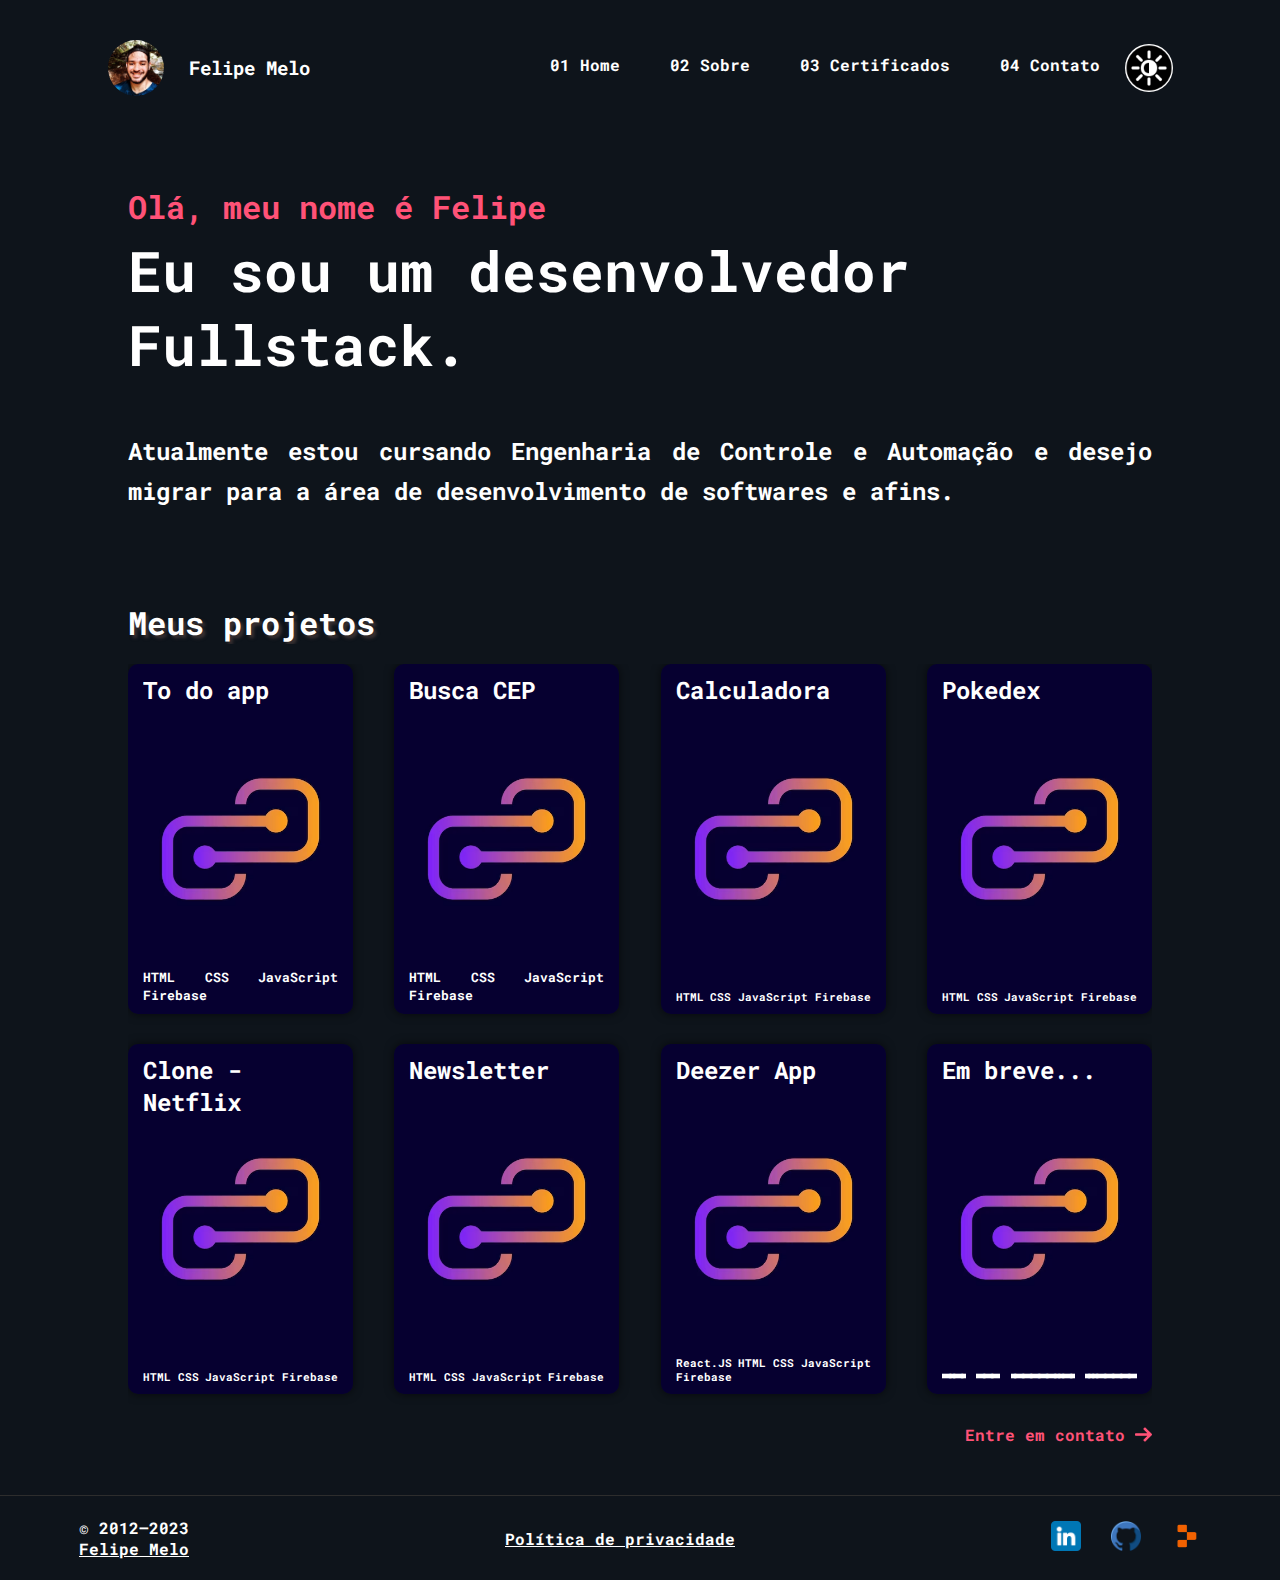
==== public/index.html @ 51490263 "colocando o dark_mode e light_mode de maneira permanente" ====
<!DOCTYPE html>
<html lang="en" class="html">
<head>
    <meta charset="UTF-8">
    <meta http-equiv="X-UA-Compatible" content="IE=edge">
    <meta name="viewport" content="width=device-width, initial-scale=1.0">
    <link rel="stylesheet" href="assets/css/index/index.css">
    <link rel="stylesheet" href="assets/css/common/header.css">
    <link rel="stylesheet" href="assets/css/common/scroll_bar.css">
    <link rel="stylesheet" href="assets/css/common/footer.css">
    <link rel="stylesheet" href="assets/css/index/index_responsive.css">
    <link rel="stylesheet" href="assets/css/common/menu_responsive.css">
    <title>Felipe Melo</title>
</head>
<body>
    <header class="header_tag">
        <div class="container">
            <a href="index.html" class="header_my_info">
                <img class="header_avatar" src="assets/imgs/index/foto_de_perfil.jpg" alt="minha foto de apresentação">
                <span class="header_name">
                    <strong><h3>Felipe Melo</h3></strong>
                </span>
            </a>
            <div class="header_nav">
                <nav class="nav" role="navigation">
                    <ul class="nav_ul_menu">
                        <li class="nav_item">
                            <h4><strong>01</strong><a href="index.html"> Home</a></h4>
                        </li>
                        <li class="nav_item">
                            <h4><strong>02</strong><a href="sobre.html"> Sobre</a></h4>
                        </li>
                        <li class="nav_item">
                            <h4><strong>03</strong><a href="certificados.html"> Certificados</a></h4>
                        </li>
                        <li class="nav_item">
                            <h4><strong>04</strong><a href="contato.html"> Contato</a></h4>
                        </li>
                    </ul>
                </nav>
                <button class="tema"></button>
            </div>
            <img src="assets/imgs/index/burger-bar.png" alt="menu" class="btn_menu" onclick="show_menu_bar()">
        </div>
    </header>
    <main class="container_main">
        <p class="salutation">
            <strong>Olá, meu nome é Felipe</strong>
        </p>
        <h1 class="i_am">
            Eu sou um desenvolvedor Fullstack.
        </h1>
        <p>
            <h5 class="description">
                Atualmente estou cursando Engenharia de Controle e Automação e desejo migrar para a área
                de desenvolvimento de softwares e afins.
            </h5>
        </p>
        <h1 class="my_projects"><strong>Meus projetos</strong></h1>

        <div class="container_projects">
            <ul class="list_projects">
                <li class="project_item">
                    <h2 class="title_project">To do app</h2>
                    <p class="project_description">
                        Lorem ipsum dolor sit amet consectetur adipisicing elit.
                        Totam, eveniet quia voluptas repellendus blanditiis velit.
                    </p>
                    <div class="technologies">
                        <h5>HTML</h5>
                        <h5>CSS</h5>
                        <h5>JavaScript</h5>
                        <h5>Firebase</h5>
                    </div>
                </li>
                <li class="project_item">
                    <h2 class="title_project">Busca CEP</h2>
                    <p class="project_description">
                        Lorem ipsum dolor sit amet consectetur adipisicing elit.
                        Totam, eveniet quia voluptas repellendus blanditiis velit.
                    </p>
                    <div class="technologies">
                        <h5>HTML</h5>
                        <h5>CSS</h5>
                        <h5>JavaScript</h5>
                        <h5>Firebase</h5>
                    </div>
                </li>
                <li class="project_item">
                    <h2 class="title_project">Calculadora</h2>
                    <p class="project_description">
                        Lorem ipsum dolor sit amet consectetur adipisicing elit.
                        Totam, eveniet quia voluptas repellendus blanditiis velit.
                    </p>
                    <div class="technologies">
                        <h6>HTML</h6>
                        <h6>CSS</h6>
                        <h6>JavaScript</h6>
                        <h6>Firebase</h6>
                    </div>
                </li>
                <li class="project_item">
                    <h2 class="title_project">Pokedex</h2>
                    <p class="project_description">
                        Lorem ipsum dolor sit amet consectetur adipisicing elit.
                        Totam, eveniet quia voluptas repellendus blanditiis velit.
                    </p>
                    <div class="technologies">
                        <h6>HTML</h6>
                        <h6>CSS</h6>
                        <h6>JavaScript</h6>
                        <h6>Firebase</h6>
                    </div>
                </li>
                <li class="project_item">
                    <h2 class="title_project">Clone - Netflix</h2>
                    <p class="project_description">
                        Lorem ipsum dolor sit amet consectetur adipisicing elit.
                        Totam, eveniet quia voluptas repellendus blanditiis velit.
                    </p>
                    <div class="technologies">
                        <h6>HTML</h6>
                        <h6>CSS</h6>
                        <h6>JavaScript</h6>
                        <h6>Firebase</h6>
                    </div>
                </li>
                <li class="project_item">
                    <h2 class="title_project">Newsletter</h2>
                    <p class="project_description">
                        Lorem ipsum dolor sit amet consectetur adipisicing elit.
                        Totam, eveniet quia voluptas repellendus blanditiis velit.
                    </p>
                    <div class="technologies">
                        <h6>HTML</h6>
                        <h6>CSS</h6>
                        <h6>JavaScript</h6>
                        <h6>Firebase</h6>
                    </div>
                </li>
                <li class="project_item">
                    <h2 class="title_project">Deezer App</h2>
                    <p class="project_description">
                        Lorem ipsum dolor sit amet consectetur adipisicing elit.
                        Totam, eveniet quia voluptas repellendus blanditiis velit.
                    </p>
                    <div class="technologies">
                        <h6>React.JS</h6>
                        <h6>HTML</h6>
                        <h6>CSS</h6>
                        <h6>JavaScript</h6>
                        <h6>Firebase</h6>
                    </div>
                </li>
                <li class="project_item">
                    <h2 class="title_project">Em breve...</h2>
                    <p class="project_description">
                        Lorem ipsum dolor sit amet consectetur adipisicing elit.
                        Totam, eveniet quia voluptas repellendus blanditiis velit.
                    </p>
                    <div class="technologies">
                        <h6 style="font-family: 'Flow Circular', cursive; font-size: 15px;">HTML</h6>
                        <h6 style="font-family: 'Flow Circular', cursive; font-size: 15px;">CSS</h6>
                        <h6 style="font-family: 'Flow Circular', cursive; font-size: 15px;">JavaScript</h6>
                        <h6 style="font-family: 'Flow Circular', cursive; font-size: 15px;">Firebase</h6>
                    </div>
                </li>
                
            </ul>
        </div>
        <div class="p_entre_em_contato">
            <a href="contato.html" class="entre_em_contato_link">
                <div class="entre_em_contato">
                    <strong><h4>Entre em contato</h4></strong>
                    <img class="seta_contato" src="assets/imgs/index/right-arrow.png" alt="seta apontando para a direita">
                </div>
            </a>
        </div>
    </main>
    <menu class="responsive_menu" id="responsive_menu">
        <div>
            <header class="header_responsive_menu">
                <img src="assets/imgs/index/reject.png" alt="botão de fechar" class="btn_fechar" onclick="hide_menu_bar()">
            </header>
            <nav>
                <ul class="nav_ul_responsive_menu">
                    <li class="nav_item">
                        <h4><strong>01</strong><a href="index.html"> Home</a></h4>
                    </li>
                    <li class="nav_item">
                        <h4><strong>02</strong><a href="sobre.html"> Sobre</a></h4>
                    </li>
                    <li class="nav_item">
                        <h4><strong>03</strong><a href="certificados.html"> Certificados</a></h4>
                    </li>
                    <li class="nav_item">
                        <h4><strong>04</strong><a href="contato.html"> Contato</a></h4>
                    </li>
                </ul>
            </nav>
        </div>
        <button class="tema_menu"></button>
    </menu>
    <footer class="footer">
        <div>
            <h4>© 2012–2023 <a href=""> <br> Felipe Melo</a></h4>
        </div>
        <p>
            <a href="#" class="privacy_policy"><h4>Política de privacidade</h4></a>
        </p>
        <div class="contatos">
            <a href="https://www.linkedin.com/in/felipe-melo-441040174" target="_blank"><img src="assets/imgs/index/linkedin.png" alt="logo do linkedin"></a>
            <a href="https://github.com/FelpsMelow" target="_blank"><img src="assets/imgs/index/github.png" alt="logo do github"></a>
            <a href="https://replit.com/@FelpsMelow" target="_blank"><img src="assets/imgs/index/New_Replit_Logo.svg.png" alt="logo do replit"></a>
        </div>
    </footer>
    <script type="text/JavaScript" src="assets/js/common/responsive_header.js"></script>
    <script type="text/JavaScript" src="assets/js/common/change_color_thema.js"></script>
</body>
</html>
---- public/assets/css/index/index.css ----
@import url('https://fonts.googleapis.com/css2?family=Roboto+Mono:ital,wght@0,100;1,100;1,200&display=swap');
@import url('https://fonts.googleapis.com/css2?family=Flow+Circular&display=swap');
@import url('../common/color_themes.css');
body * {
    box-sizing: border-box;
    margin: 0;
    padding: 0;
    font-family: 'Roboto Mono', monospace;
    overflow-x: hidden;
}

body {
    margin: 0;
    background-color: var(--body-bg);
    color: var(--body-color); /*Alterando a cor das fontes temporariamento por aqui*/
    display: flex;
    flex-direction: column;
    align-items: center;
}


/*Stilo main*/

.container_main {
    margin-top: 15vh;
    width: 80%;
    height: max-content;
    padding: 50px 0;
    display: flex;
    flex-direction: column;
    justify-content: space-around;
    text-align: left;

}

.salutation {
    color: var(--custom-text-color);
    font-size: 2rem;
    margin-bottom: 5px;
}

.i_am {
    font-size: 3.5rem;
    margin-bottom: 50px;
}

.description {
    text-align: justify;
    font-size: 1.5rem;
    line-height: 40px;
    margin-bottom: 90px;
}

.my_projects {
    text-shadow: var(--text-shadow) 0.1em 0.1em 0.1em;
}

.container_projects {
    width: 100%;
    height: max-content;
    margin-top: 20px;
}

.list_projects {
    display: flex;
    flex-direction: row;
    justify-content: space-between;
    flex-wrap: wrap;
}

.project_item {
    display: flex;
    flex-direction: column;
    justify-content: space-between;
    background-image: url(../../imgs/index/fundo_padrao.png);
    background-size: cover;
    background-position: center center;
    list-style: none;
    width: 21%;
    min-width: 225px;
    height: 350px ;
    border-radius: 10px;
    padding: 10px 15px;
    margin-bottom: 30px;
    box-shadow: 0 0 10px rgba(0,0,0,0.6);
    cursor: pointer;
}

.title_project {
    color: white;
}

.project_item:hover {
  .project_description {
    opacity: 1;
    transition: opacity 0.8s;
  }
}

.project_description {
    opacity: 0;
    font-weight:bolder;
    color: white;
    text-shadow: var(--text-shadow-above-item) 0.1em 0.1em 0.1em
}

.technologies {
    width: 100%;
    color: white;
    display: flex;
    flex-direction: row;
    justify-content: space-between;
    flex-wrap: wrap;
}

.p_entre_em_contato {
    width: 100%;
    height: max-content;
    display: flex;
    flex-direction: row;
    justify-content: flex-end;
    cursor: pointer;
}

.entre_em_contato {
    width: max-content;
    display: flex;
    flex-direction: row;
    align-items: center;
}

.entre_em_contato_link {
    text-decoration: none;
    color: var(--custom-text-color);
}

.seta_contato {
    margin-left: 10px;
    width: 17px;
}
---- public/assets/css/common/header.css ----
@import url('./color_themes.css');

.header_tag {
    position: fixed;
    background-color: var(--header-bg);

}

/*Iniciando os elementos da página */
.btn_menu{
    display: none;
}

.responsive_menu {
    display: none;
}

.container {
    width: 100vw;
    height: 15vh;
    display: flex;
    flex-direction: row;
    justify-content: space-around;
    align-items: center;
}

.header_my_info {
    width: max-content;
    display: flex;
    flex-direction: row;
    align-items: center;
    text-decoration: none;
    color: var(--link-color);
}

.header_avatar {
    width: 3.5rem;
    height: 3.5rem;
    border-radius: 50%;
    margin-right: 25px;
}

.header_nav {
    display: flex;
    flex-direction: row;
}

.nav_ul_menu {
    list-style: none;
    display: flex;
    flex-direction: row; 
}

.nav_item {
    cursor: pointer;
    padding: 10px 25px;
}

.nav_item h4 a {
    text-decoration: none;
    color: var(--link-color);
}

.nav_item h4:hover {
    margin-top: 1px;
    border-bottom: 4px solid #ff5277;
}

.tema {
    width: 3rem;
    height: 3rem;
    background-image: url(../../imgs/index/mode.png);
    background-position: center center;
    background-size: cover;
    background-color: white;
    border: none;
    border-radius: 50%;
    display: flex;
    flex-direction: column;
    justify-content: center;
    align-items: center;
    cursor: pointer;
}
---- public/assets/css/common/scroll_bar.css ----
::-webkit-scrollbar-track {
    background-color: #F4F4F4;
}
::-webkit-scrollbar {
    width: 6px;
    background: #F4F4F4;
}
::-webkit-scrollbar-thumb {
    background: #161515d0;
}
---- public/assets/css/common/footer.css ----
@import url(./color_themes.css);
 
.footer {
    width: 100%;
    height: 85px;
    display: flex;
    flex-direction: row;
    justify-content: space-around;
    align-items: center;
    padding: 20px 0;
    border-top: 1px solid var(--header-border);
}

.footer div h4 a{
    color: var(--link-color);
    width: max-content;
}

.privacy_policy {
    color: var(--link-color);
}

.contatos {
    display: flex;
    flex-direction: row;
    justify-content: space-between;
    align-items: center;
    width: 150px;
}

.contatos a img {
    height: 30px;
}
---- public/assets/css/index/index_responsive.css ----
@media screen and (max-width: 700px) {
    
    .container_main {
        width: 95%;
    }
    
    .salutation {
        font-size: 1.8rem;
    }

    .i_am {
        font-size: 2.8rem;
    }

    .description {
        font-size: 1.2rem;
    }

    .my_projects {
        font-size: 1.5rem;
    }

    .list_projects {
        justify-content: space-around;
    }

    .project_item {
        min-width: 165px;
        height: 300px;
        padding: 5px 10px;
    }

    .title_project {
        font-size: 1rem;
    }

    .entre_em_contato_link {
        color: #ff5277;
    }
}
---- public/assets/css/common/menu_responsive.css ----
@media screen and (max-width: 700px) { 

    .container {
        justify-content: space-between;
        padding: 0 20px;
    }

    .header_nav {
        display: none;
    }

    .btn_menu {
        display: block;
        width: 3rem;
        height: 3rem;
        cursor: pointer;
    }

    .responsive_menu {
        width: 200px;
        height: 100vh;
        display: none;
        flex-direction: column;
        align-items: center;
        justify-content: space-between;
        position: fixed;
        right: 0;
        background-color: var(--menu-bg);
    }

    .header_responsive_menu {
        width: 100%;
        display: flex;
        flex-direction: row;
        justify-content: flex-end;
    }

    .btn_fechar {
        margin: 5px;
        display: block;
        width: 3rem;
        height: 3rem;
        cursor: pointer;
    }

    .nav_ul_responsive_menu {
        list-style: none;
        display: flex;
        flex-direction: column;
        margin-top: 15px;
    }

    .nav_ul_responsive_menu li {
        margin-bottom: 5px;
    }

    .tema_menu {
        margin-bottom: 20px;
    }

    .privacy_policy { /*Tirar daqui e colocar em uma
                      folha de estilo que faça sentido*/
        display: none;
    }

    button {
        width: 3rem;
        height: 3rem;
        background-image: url(../../imgs/index/mode.png);
        background-position: center center;
        background-size: cover;
        background-color: white;
        border: none;
        border-radius: 50%;
        display: flex;
        flex-direction: column;
        justify-content: center;
        align-items: center;
        cursor: pointer;
    }
}
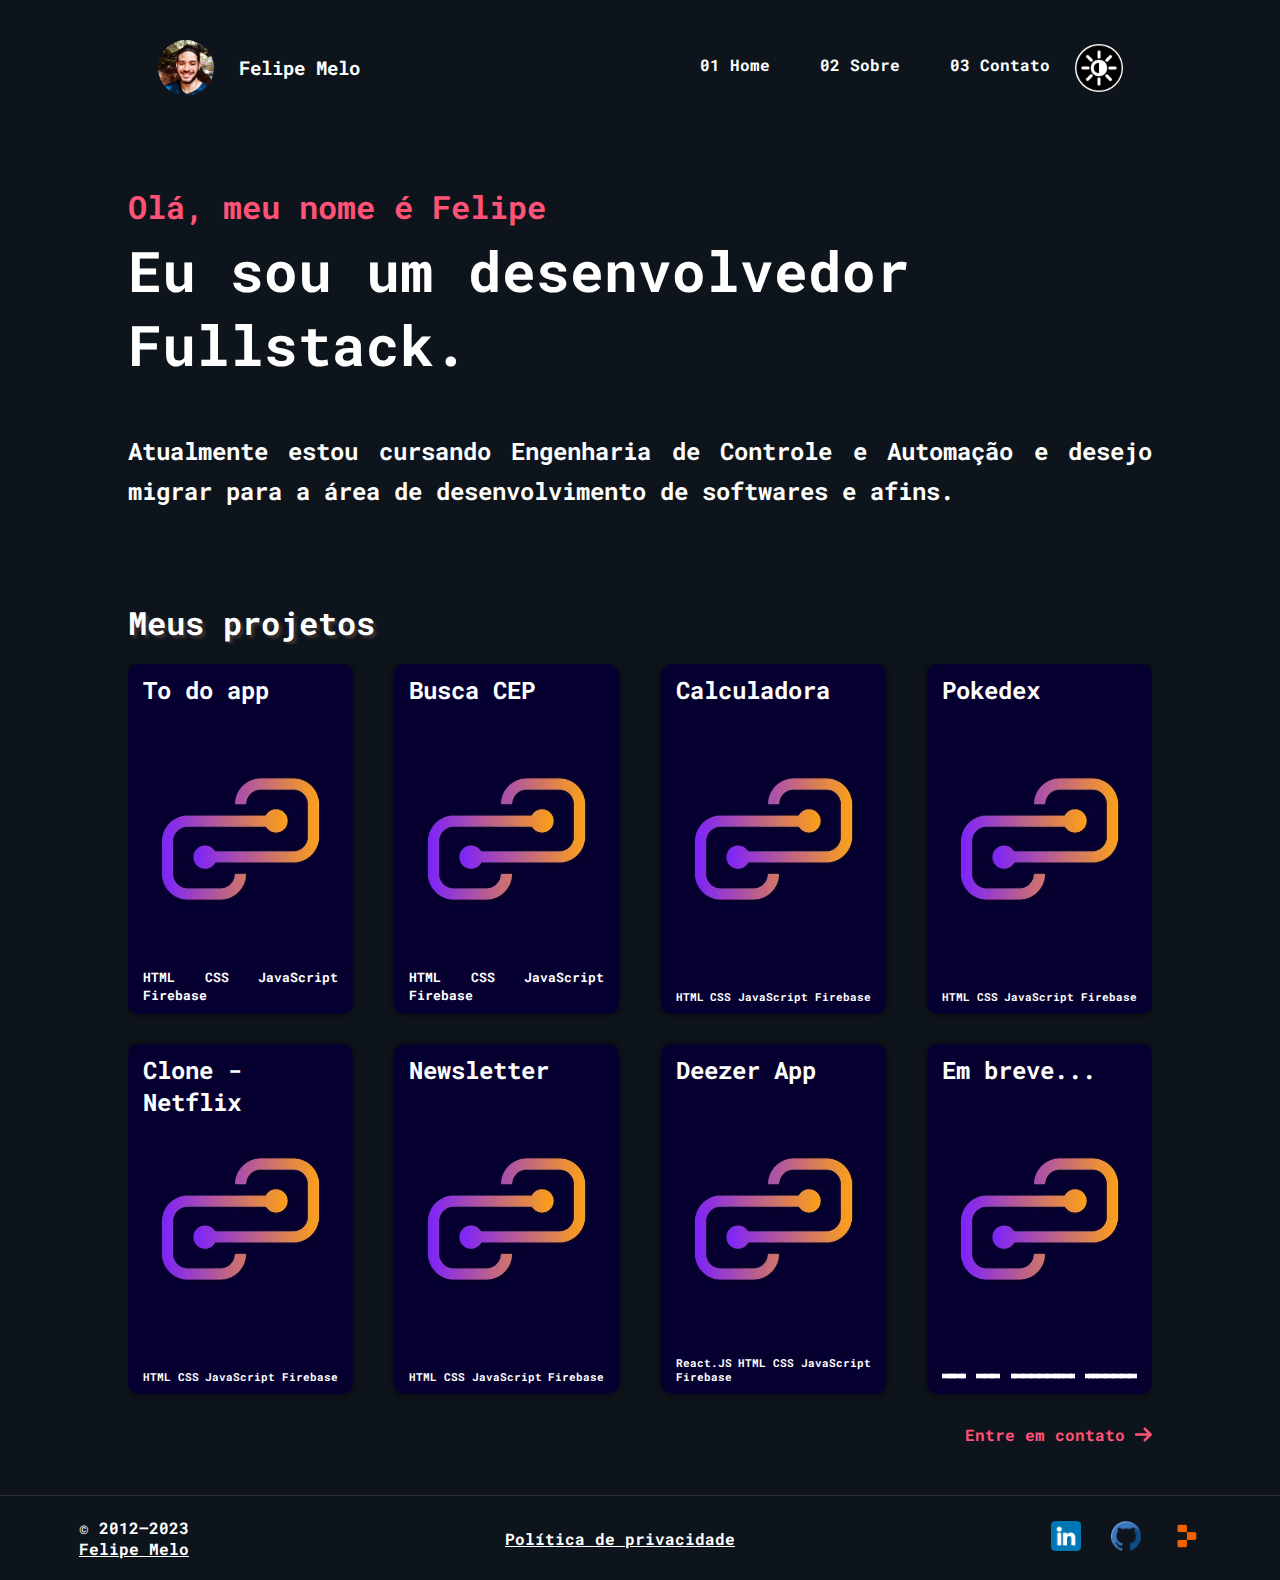
==== commit 50809456: "criando a pagina 'sobre'" ====
--- a/public/index.html
+++ b/public/index.html
@@ -31,10 +31,7 @@
                             <h4><strong>02</strong><a href="sobre.html"> Sobre</a></h4>
                         </li>
                         <li class="nav_item">
-                            <h4><strong>03</strong><a href="certificados.html"> Certificados</a></h4>
-                        </li>
-                        <li class="nav_item">
-                            <h4><strong>04</strong><a href="contato.html"> Contato</a></h4>
+                            <h4><strong>03</strong><a href="contato.html"> Contato</a></h4>
                         </li>
                     </ul>
                 </nav>
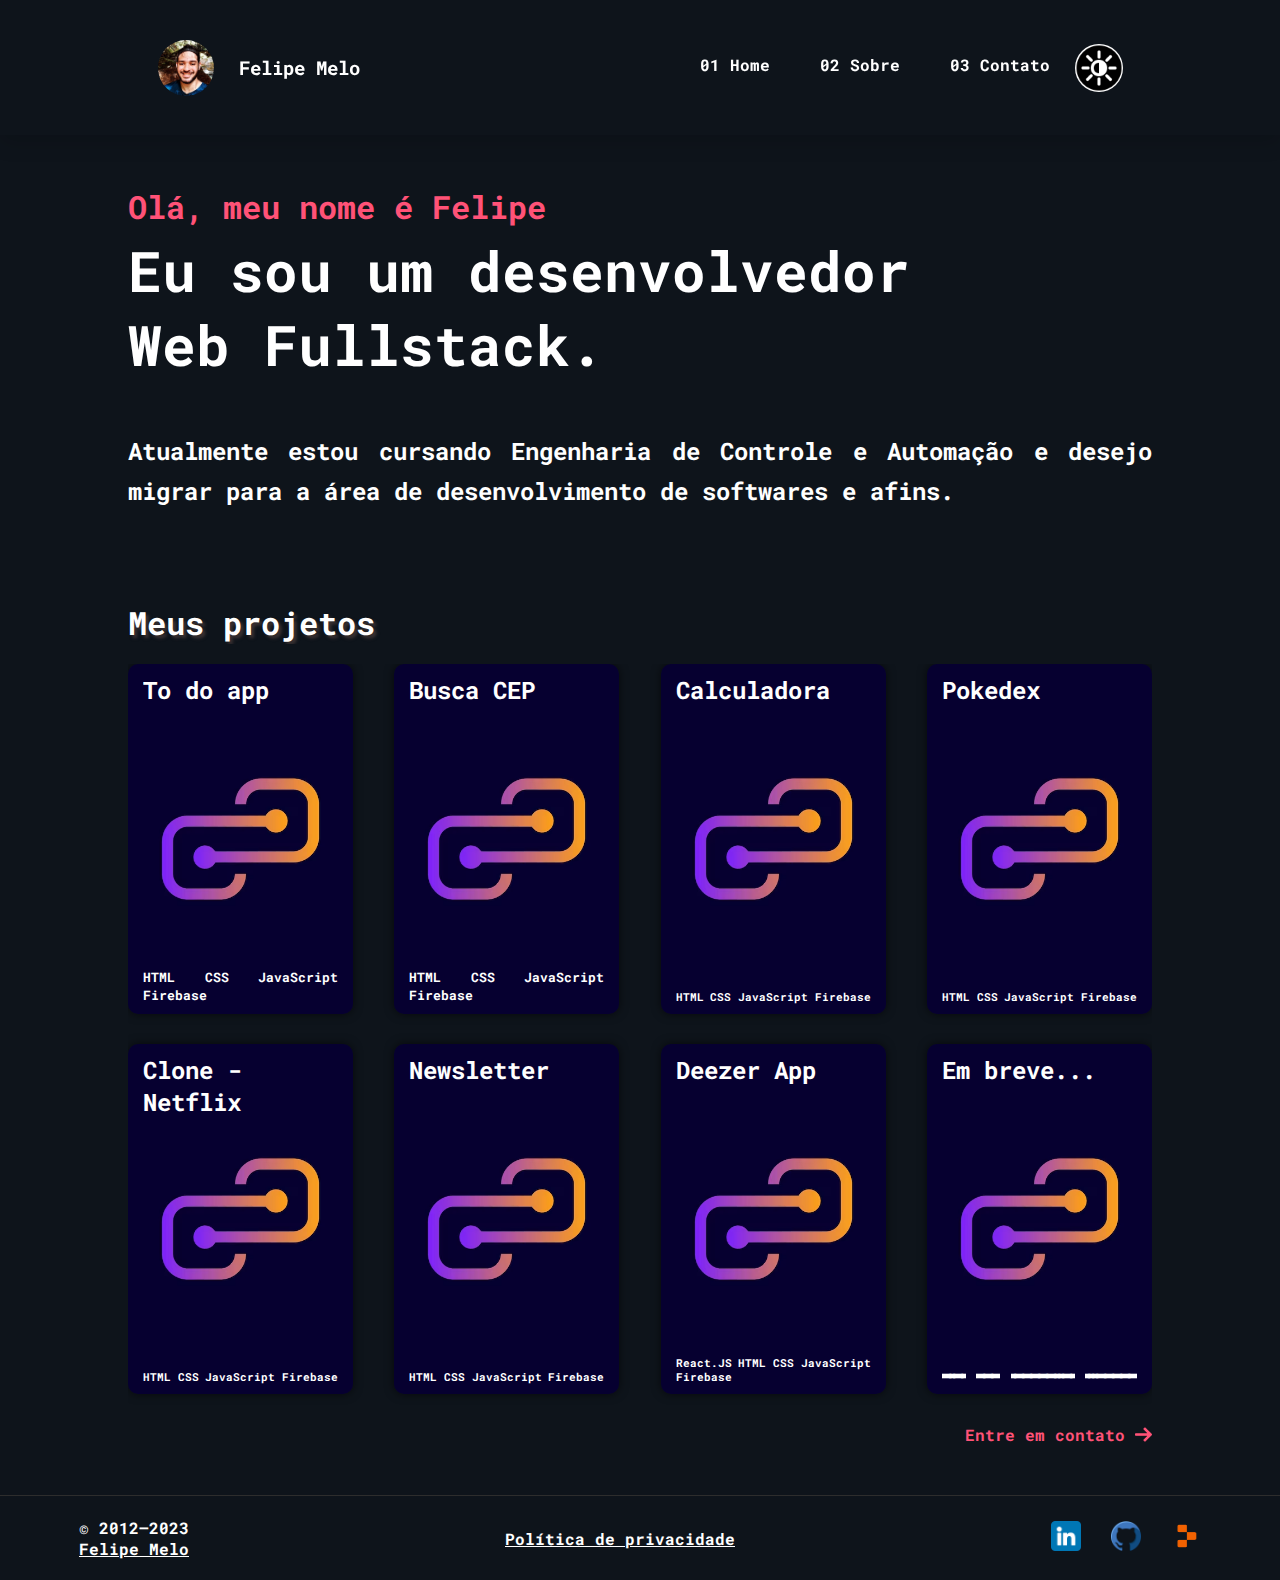
==== commit e315d1d6: "finalizando a pagina sobre" ====
--- a/public/index.html
+++ b/public/index.html
@@ -45,7 +45,7 @@
             <strong>Olá, meu nome é Felipe</strong>
         </p>
         <h1 class="i_am">
-            Eu sou um desenvolvedor Fullstack.
+            Eu sou um desenvolvedor <p>Web Fullstack.</p>
         </h1>
         <p>
             <h5 class="description">
--- a/public/assets/css/index/index.css
+++ b/public/assets/css/index/index.css
@@ -42,6 +42,26 @@
 .i_am {
     font-size: 3.5rem;
     margin-bottom: 50px;
+}
+
+.i_am p {
+    width: 14ch;
+    white-space: nowrap;
+    overflow: hidden;
+    animation: typing 2s steps(14),
+    blinking 0.5s infinite step-end alternate;
+}
+
+@keyframes typing {
+    from {
+        width: 0;
+    }
+}
+
+@keyframes blinking {
+    50% {
+        border-color: transparent;
+    }
 }
 
 .description {
--- a/public/assets/css/common/header.css
+++ b/public/assets/css/common/header.css
@@ -3,7 +3,8 @@
 .header_tag {
     position: fixed;
     background-color: var(--header-bg);
-
+    z-index: 100;
+    box-shadow: 0 7px 20px RGBA(0,0,0,.15);
 }
 
 /*Iniciando os elementos da página */
--- a/public/assets/css/common/footer.css
+++ b/public/assets/css/common/footer.css
@@ -11,13 +11,13 @@
     border-top: 1px solid var(--header-border);
 }
 
-.footer div h4 a{
+.footer a{
     color: var(--link-color);
     width: max-content;
 }
 
-.privacy_policy {
-    color: var(--link-color);
+.footer a:hover {
+    color: var(--link-hover-color);
 }
 
 .contatos {
--- a/public/assets/css/common/menu_responsive.css
+++ b/public/assets/css/common/menu_responsive.css
@@ -1,8 +1,7 @@
 @media screen and (max-width: 700px) { 
 
-    .container {
-        justify-content: space-between;
-        padding: 0 20px;
+    .responsive_menu {
+        z-index: 100;
     }
 
     .header_nav {
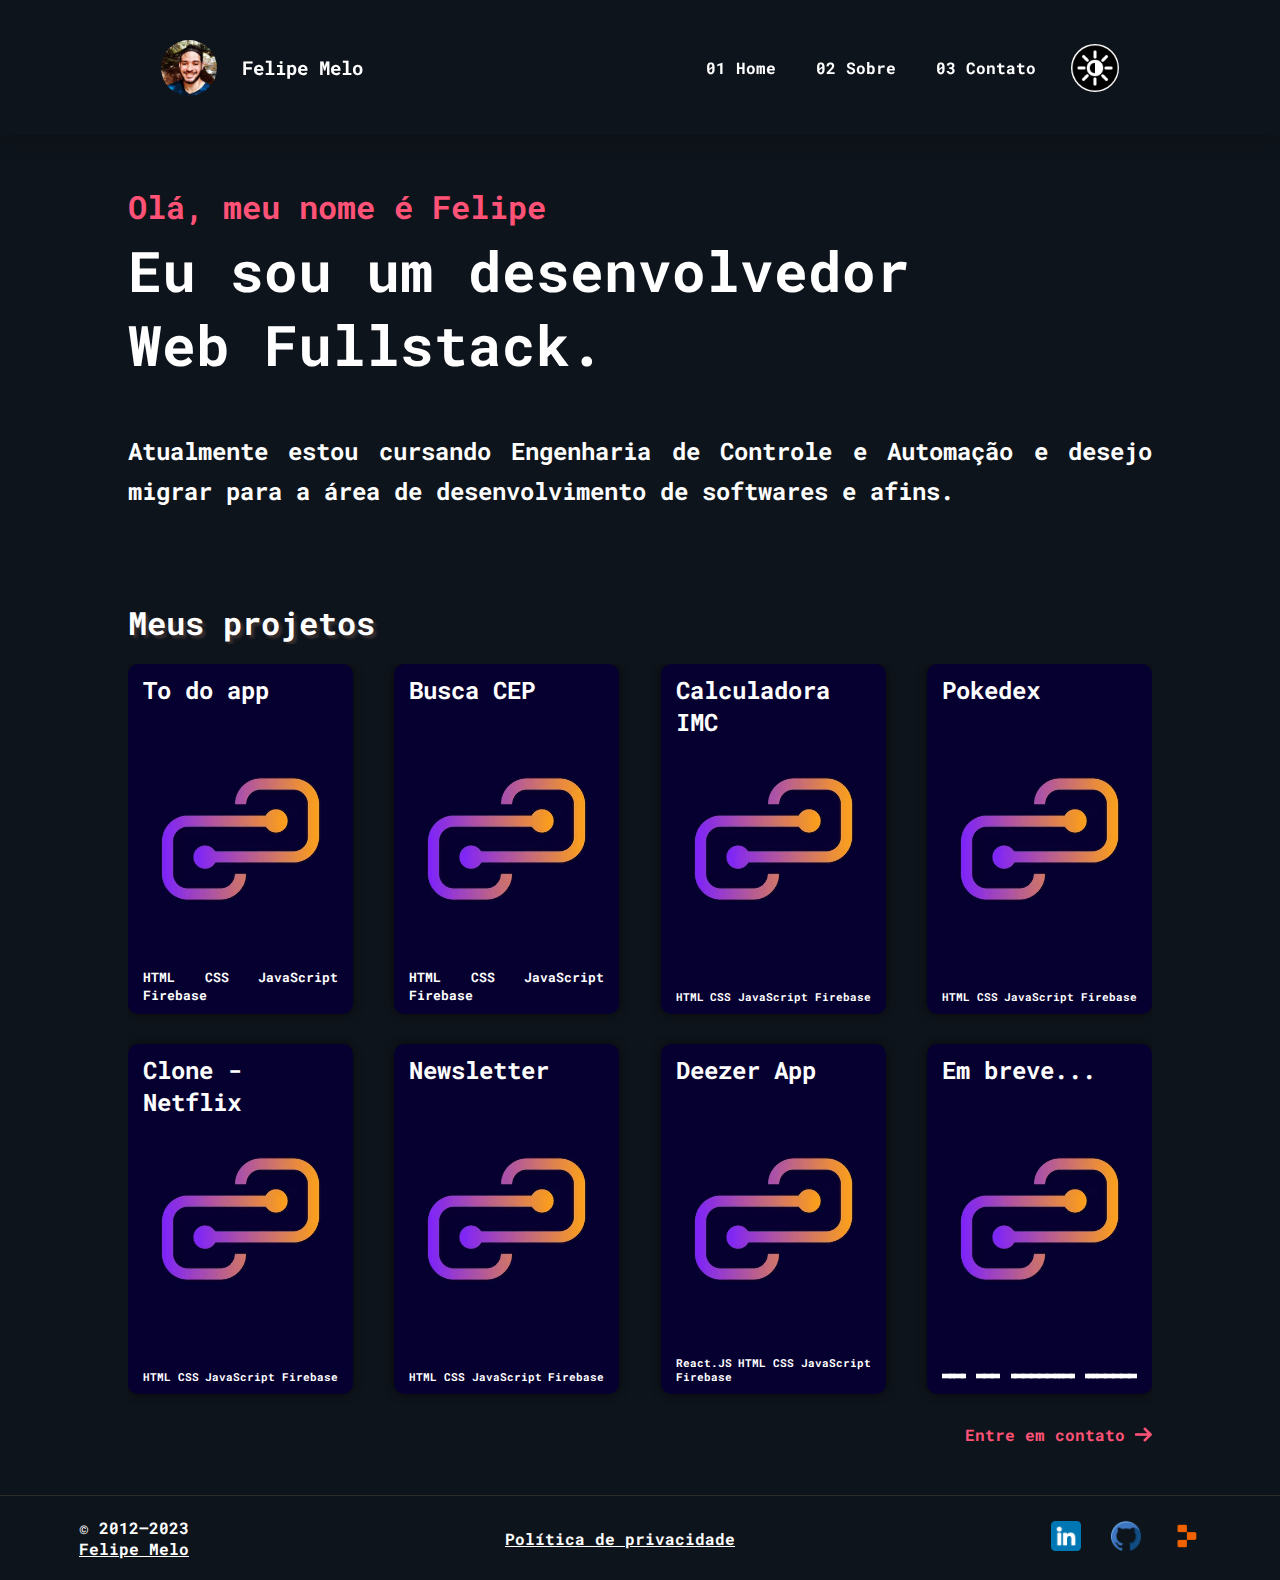
==== commit f31fdbb2: "colocando informações no card 'To do app'" ====
--- a/public/index.html
+++ b/public/index.html
@@ -58,10 +58,12 @@
         <div class="container_projects">
             <ul class="list_projects">
                 <li class="project_item">
-                    <h2 class="title_project">To do app</h2>
-                    <p class="project_description">
-                        Lorem ipsum dolor sit amet consectetur adipisicing elit.
-                        Totam, eveniet quia voluptas repellendus blanditiis velit.
+                    <h2 class="title_project">
+                        <a href="https://todolist-5e335.web.app/" target="_blank">To do app</a>
+                    </h2>
+                    <p class="project_description">
+                        Esse web app oferece uma visão clara das suas tarefas pendentes, 
+                        permitindo que você priorize e planeje suas atividades de forma eficiente. 
                     </p>
                     <div class="technologies">
                         <h5>HTML</h5>
@@ -71,7 +73,9 @@
                     </div>
                 </li>
                 <li class="project_item">
-                    <h2 class="title_project">Busca CEP</h2>
+                    <h2 class="title_project">
+                        <a href="#" target="_blank">Busca CEP</a>
+                    </h2>
                     <p class="project_description">
                         Lorem ipsum dolor sit amet consectetur adipisicing elit.
                         Totam, eveniet quia voluptas repellendus blanditiis velit.
@@ -84,59 +88,69 @@
                     </div>
                 </li>
                 <li class="project_item">
-                    <h2 class="title_project">Calculadora</h2>
-                    <p class="project_description">
-                        Lorem ipsum dolor sit amet consectetur adipisicing elit.
-                        Totam, eveniet quia voluptas repellendus blanditiis velit.
-                    </p>
-                    <div class="technologies">
-                        <h6>HTML</h6>
-                        <h6>CSS</h6>
-                        <h6>JavaScript</h6>
-                        <h6>Firebase</h6>
-                    </div>
-                </li>
-                <li class="project_item">
-                    <h2 class="title_project">Pokedex</h2>
-                    <p class="project_description">
-                        Lorem ipsum dolor sit amet consectetur adipisicing elit.
-                        Totam, eveniet quia voluptas repellendus blanditiis velit.
-                    </p>
-                    <div class="technologies">
-                        <h6>HTML</h6>
-                        <h6>CSS</h6>
-                        <h6>JavaScript</h6>
-                        <h6>Firebase</h6>
-                    </div>
-                </li>
-                <li class="project_item">
-                    <h2 class="title_project">Clone - Netflix</h2>
-                    <p class="project_description">
-                        Lorem ipsum dolor sit amet consectetur adipisicing elit.
-                        Totam, eveniet quia voluptas repellendus blanditiis velit.
-                    </p>
-                    <div class="technologies">
-                        <h6>HTML</h6>
-                        <h6>CSS</h6>
-                        <h6>JavaScript</h6>
-                        <h6>Firebase</h6>
-                    </div>
-                </li>
-                <li class="project_item">
-                    <h2 class="title_project">Newsletter</h2>
-                    <p class="project_description">
-                        Lorem ipsum dolor sit amet consectetur adipisicing elit.
-                        Totam, eveniet quia voluptas repellendus blanditiis velit.
-                    </p>
-                    <div class="technologies">
-                        <h6>HTML</h6>
-                        <h6>CSS</h6>
-                        <h6>JavaScript</h6>
-                        <h6>Firebase</h6>
-                    </div>
-                </li>
-                <li class="project_item">
-                    <h2 class="title_project">Deezer App</h2>
+                    <h2 class="title_project">
+                        <a href="#" target="_blank">Calculadora IMC</a>
+                    </h2>
+                    <p class="project_description">
+                        Lorem ipsum dolor sit amet consectetur adipisicing elit.
+                        Totam, eveniet quia voluptas repellendus blanditiis velit.
+                    </p>
+                    <div class="technologies">
+                        <h6>HTML</h6>
+                        <h6>CSS</h6>
+                        <h6>JavaScript</h6>
+                        <h6>Firebase</h6>
+                    </div>
+                </li>
+                <li class="project_item">
+                    <h2 class="title_project">
+                        <a href="#" target="_blank">Pokedex</a>
+                    </h2>
+                    <p class="project_description">
+                        Lorem ipsum dolor sit amet consectetur adipisicing elit.
+                        Totam, eveniet quia voluptas repellendus blanditiis velit.
+                    </p>
+                    <div class="technologies">
+                        <h6>HTML</h6>
+                        <h6>CSS</h6>
+                        <h6>JavaScript</h6>
+                        <h6>Firebase</h6>
+                    </div>
+                </li>
+                <li class="project_item">
+                    <h2 class="title_project">
+                        <a href="#">Clone - Netflix</a>
+                    </h2>
+                    <p class="project_description">
+                        Lorem ipsum dolor sit amet consectetur adipisicing elit.
+                        Totam, eveniet quia voluptas repellendus blanditiis velit.
+                    </p>
+                    <div class="technologies">
+                        <h6>HTML</h6>
+                        <h6>CSS</h6>
+                        <h6>JavaScript</h6>
+                        <h6>Firebase</h6>
+                    </div>
+                </li>
+                <li class="project_item">
+                    <h2 class="title_project">
+                        <a href="#">Newsletter</a>
+                    </h2>
+                    <p class="project_description">
+                        Lorem ipsum dolor sit amet consectetur adipisicing elit.
+                        Totam, eveniet quia voluptas repellendus blanditiis velit.
+                    </p>
+                    <div class="technologies">
+                        <h6>HTML</h6>
+                        <h6>CSS</h6>
+                        <h6>JavaScript</h6>
+                        <h6>Firebase</h6>
+                    </div>
+                </li>
+                <li class="project_item">
+                    <h2 class="title_project">
+                        <a href="#">Deezer App</a>
+                    </h2>
                     <p class="project_description">
                         Lorem ipsum dolor sit amet consectetur adipisicing elit.
                         Totam, eveniet quia voluptas repellendus blanditiis velit.
@@ -150,7 +164,9 @@
                     </div>
                 </li>
                 <li class="project_item">
-                    <h2 class="title_project">Em breve...</h2>
+                    <h2 class="title_project">
+                        <a href="#" target="_blank">Em breve...</a>
+                    </h2>
                     <p class="project_description">
                         Lorem ipsum dolor sit amet consectetur adipisicing elit.
                         Totam, eveniet quia voluptas repellendus blanditiis velit.
@@ -188,10 +204,7 @@
                         <h4><strong>02</strong><a href="sobre.html"> Sobre</a></h4>
                     </li>
                     <li class="nav_item">
-                        <h4><strong>03</strong><a href="certificados.html"> Certificados</a></h4>
-                    </li>
-                    <li class="nav_item">
-                        <h4><strong>04</strong><a href="contato.html"> Contato</a></h4>
+                        <h4><strong>03</strong><a href="contato.html"> Contato</a></h4>
                     </li>
                 </ul>
             </nav>
--- a/public/assets/css/index/index.css
+++ b/public/assets/css/index/index.css
@@ -103,10 +103,14 @@
     padding: 10px 15px;
     margin-bottom: 30px;
     box-shadow: 0 0 10px rgba(0,0,0,0.6);
+}
+
+.title_project {
     cursor: pointer;
 }
 
-.title_project {
+.title_project a {
+    text-decoration: none;
     color: white;
 }
 
--- a/public/assets/css/common/header.css
+++ b/public/assets/css/common/header.css
@@ -46,6 +46,12 @@
     flex-direction: row;
 }
 
+.nav {
+  display: flex;
+  flex-direction: row;
+  align-items: center;
+}
+
 .nav_ul_menu {
     list-style: none;
     display: flex;
@@ -54,7 +60,11 @@
 
 .nav_item {
     cursor: pointer;
-    padding: 10px 25px;
+    padding: 5px 20px;
+}
+
+.nav_item:hover {
+    background-color: rgba(173, 165, 165, 0.425);
 }
 
 .nav_item h4 a {
@@ -63,8 +73,7 @@
 }
 
 .nav_item h4:hover {
-    margin-top: 1px;
-    border-bottom: 4px solid #ff5277;
+    border-bottom: 3.5px solid #ff5277;
 }
 
 .tema {
@@ -81,4 +90,5 @@
     justify-content: center;
     align-items: center;
     cursor: pointer;
+    margin-left: 15px;
 }--- a/public/assets/css/common/menu_responsive.css
+++ b/public/assets/css/common/menu_responsive.css
@@ -1,4 +1,8 @@
 @media screen and (max-width: 700px) { 
+
+    .responsive_menu div{
+       width: 100%;
+    }
 
     .responsive_menu {
         z-index: 100;
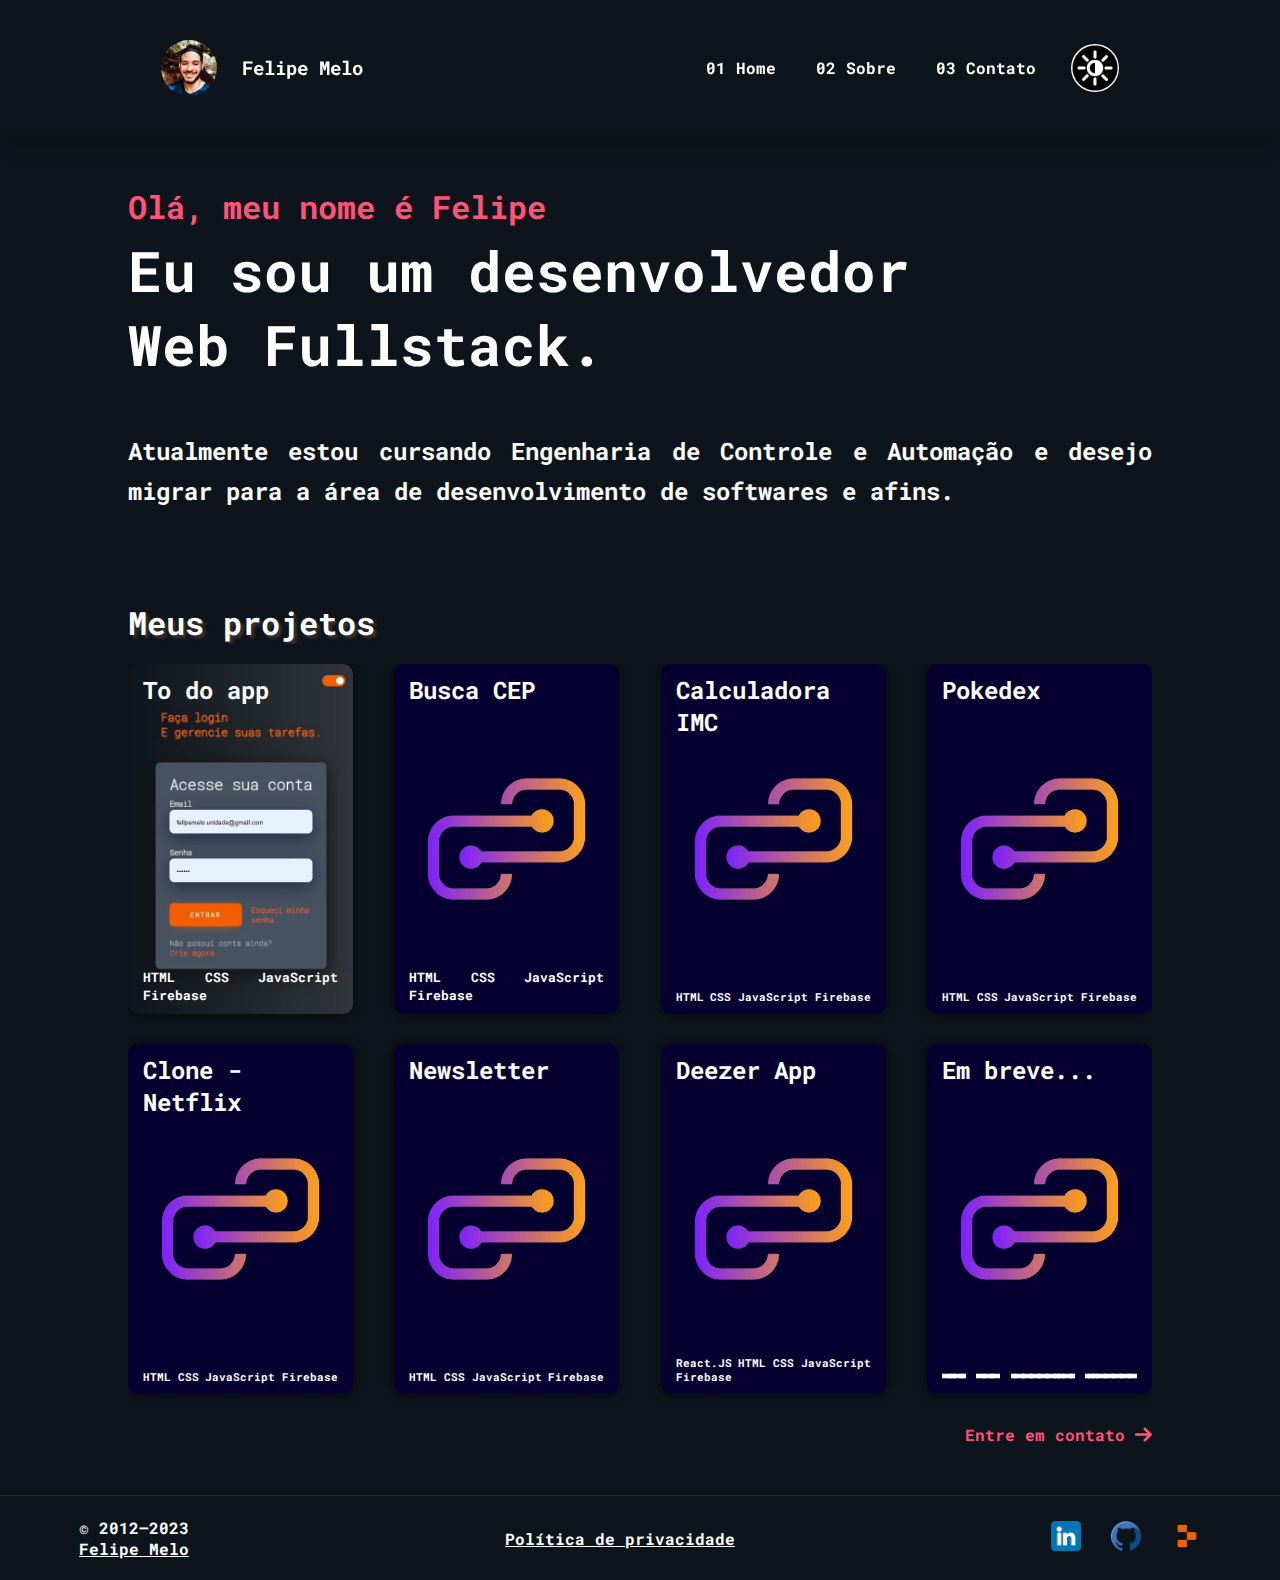
==== commit c1a470bc: "colocando imagem no card 'To do app'" ====
--- a/public/index.html
+++ b/public/index.html
@@ -57,7 +57,7 @@
 
         <div class="container_projects">
             <ul class="list_projects">
-                <li class="project_item">
+                <li class="project_item to_do_app">
                     <h2 class="title_project">
                         <a href="https://todolist-5e335.web.app/" target="_blank">To do app</a>
                     </h2>
@@ -72,7 +72,7 @@
                         <h5>Firebase</h5>
                     </div>
                 </li>
-                <li class="project_item">
+                <li class="project_item busca_cep">
                     <h2 class="title_project">
                         <a href="#" target="_blank">Busca CEP</a>
                     </h2>
@@ -216,7 +216,7 @@
             <h4>© 2012–2023 <a href=""> <br> Felipe Melo</a></h4>
         </div>
         <p>
-            <a href="#" class="privacy_policy"><h4>Política de privacidade</h4></a>
+            <a href="politica.html" class="privacy_policy"><h4>Política de privacidade</h4></a>
         </p>
         <div class="contatos">
             <a href="https://www.linkedin.com/in/felipe-melo-441040174" target="_blank"><img src="assets/imgs/index/linkedin.png" alt="logo do linkedin"></a>
--- a/public/assets/css/index/index.css
+++ b/public/assets/css/index/index.css
@@ -105,6 +105,14 @@
     box-shadow: 0 0 10px rgba(0,0,0,0.6);
 }
 
+.to_do_app {
+    background-image: url(../../imgs/index/projects/to_do_app.jpg);
+}
+
+.busca_cep {
+    
+}
+
 .title_project {
     cursor: pointer;
 }
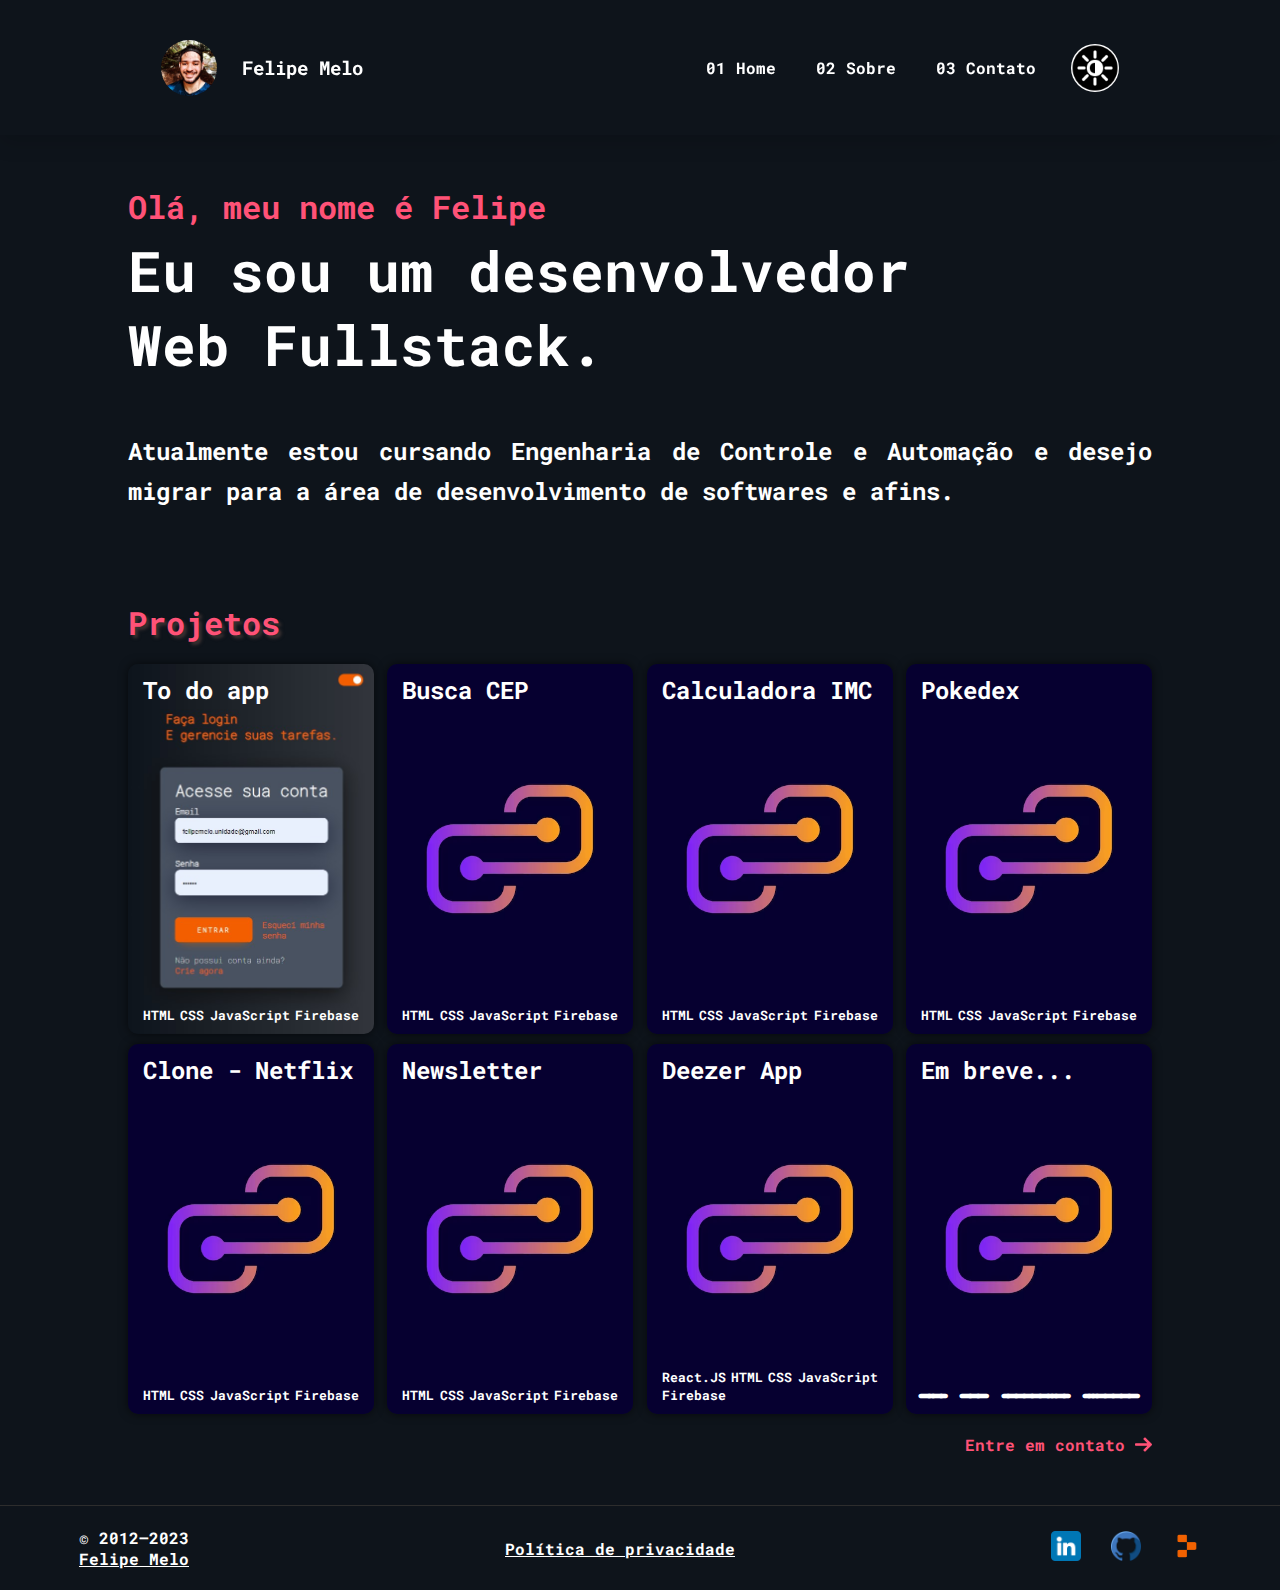
==== commit c6ace96d: "corrigindo pagina de contato e atualizando os certificados" ====
--- a/public/index.html
+++ b/public/index.html
@@ -53,7 +53,7 @@
                 de desenvolvimento de softwares e afins.
             </h5>
         </p>
-        <h1 class="my_projects"><strong>Meus projetos</strong></h1>
+        <h1 class="my_projects"><strong>Projetos</strong></h1>
 
         <div class="container_projects">
             <ul class="list_projects">
@@ -96,10 +96,10 @@
                         Totam, eveniet quia voluptas repellendus blanditiis velit.
                     </p>
                     <div class="technologies">
-                        <h6>HTML</h6>
-                        <h6>CSS</h6>
-                        <h6>JavaScript</h6>
-                        <h6>Firebase</h6>
+                        <h5>HTML</h5>
+                        <h5>CSS</h5>
+                        <h5>JavaScript</h5>
+                        <h5>Firebase</h5>
                     </div>
                 </li>
                 <li class="project_item">
@@ -111,10 +111,10 @@
                         Totam, eveniet quia voluptas repellendus blanditiis velit.
                     </p>
                     <div class="technologies">
-                        <h6>HTML</h6>
-                        <h6>CSS</h6>
-                        <h6>JavaScript</h6>
-                        <h6>Firebase</h6>
+                        <h5>HTML</h5>
+                        <h5>CSS</h5>
+                        <h5>JavaScript</h5>
+                        <h5>Firebase</h5>
                     </div>
                 </li>
                 <li class="project_item">
@@ -126,10 +126,10 @@
                         Totam, eveniet quia voluptas repellendus blanditiis velit.
                     </p>
                     <div class="technologies">
-                        <h6>HTML</h6>
-                        <h6>CSS</h6>
-                        <h6>JavaScript</h6>
-                        <h6>Firebase</h6>
+                        <h5>HTML</h5>
+                        <h5>CSS</h5>
+                        <h5>JavaScript</h5>
+                        <h5>Firebase</h5>
                     </div>
                 </li>
                 <li class="project_item">
@@ -141,10 +141,10 @@
                         Totam, eveniet quia voluptas repellendus blanditiis velit.
                     </p>
                     <div class="technologies">
-                        <h6>HTML</h6>
-                        <h6>CSS</h6>
-                        <h6>JavaScript</h6>
-                        <h6>Firebase</h6>
+                        <h5>HTML</h5>
+                        <h5>CSS</h5>
+                        <h5>JavaScript</h5>
+                        <h5>Firebase</h5>
                     </div>
                 </li>
                 <li class="project_item">
@@ -156,11 +156,11 @@
                         Totam, eveniet quia voluptas repellendus blanditiis velit.
                     </p>
                     <div class="technologies">
-                        <h6>React.JS</h6>
-                        <h6>HTML</h6>
-                        <h6>CSS</h6>
-                        <h6>JavaScript</h6>
-                        <h6>Firebase</h6>
+                        <h5>React.JS</h5>
+                        <h5>HTML</h5>
+                        <h5>CSS</h5>
+                        <h5>JavaScript</h5>
+                        <h5>Firebase</h5>
                     </div>
                 </li>
                 <li class="project_item">
--- a/public/assets/css/index/index.css
+++ b/public/assets/css/index/index.css
@@ -6,7 +6,6 @@
     margin: 0;
     padding: 0;
     font-family: 'Roboto Mono', monospace;
-    overflow-x: hidden;
 }
 
 body {
@@ -73,6 +72,7 @@
 
 .my_projects {
     text-shadow: var(--text-shadow) 0.1em 0.1em 0.1em;
+    color: var(--custom-text-color);
 }
 
 .container_projects {
@@ -86,6 +86,7 @@
     flex-direction: row;
     justify-content: space-between;
     flex-wrap: wrap;
+    gap: 10px;
 }
 
 .project_item {
@@ -96,12 +97,11 @@
     background-size: cover;
     background-position: center center;
     list-style: none;
-    width: 21%;
+    width: 24%;
     min-width: 225px;
-    height: 350px ;
+    height: 370px ;
     border-radius: 10px;
     padding: 10px 15px;
-    margin-bottom: 30px;
     box-shadow: 0 0 10px rgba(0,0,0,0.6);
 }
 
@@ -109,9 +109,6 @@
     background-image: url(../../imgs/index/projects/to_do_app.jpg);
 }
 
-.busca_cep {
-    
-}
 
 .title_project {
     cursor: pointer;
@@ -122,18 +119,18 @@
     color: white;
 }
 
+.project_description {
+    opacity: 0;
+    font-weight:bolder;
+    color: white;
+    text-shadow: var(--text-shadow-above-item) 0.1em 0.1em 0.1em
+}
+
 .project_item:hover {
   .project_description {
     opacity: 1;
     transition: opacity 0.8s;
   }
-}
-
-.project_description {
-    opacity: 0;
-    font-weight:bolder;
-    color: white;
-    text-shadow: var(--text-shadow-above-item) 0.1em 0.1em 0.1em
 }
 
 .technologies {
@@ -148,6 +145,7 @@
 .p_entre_em_contato {
     width: 100%;
     height: max-content;
+    margin-top: 20px;
     display: flex;
     flex-direction: row;
     justify-content: flex-end;
--- a/public/assets/css/index/index_responsive.css
+++ b/public/assets/css/index/index_responsive.css
@@ -25,7 +25,7 @@
     }
 
     .project_item {
-        min-width: 165px;
+        min-width: 180px;
         height: 300px;
         padding: 5px 10px;
     }
